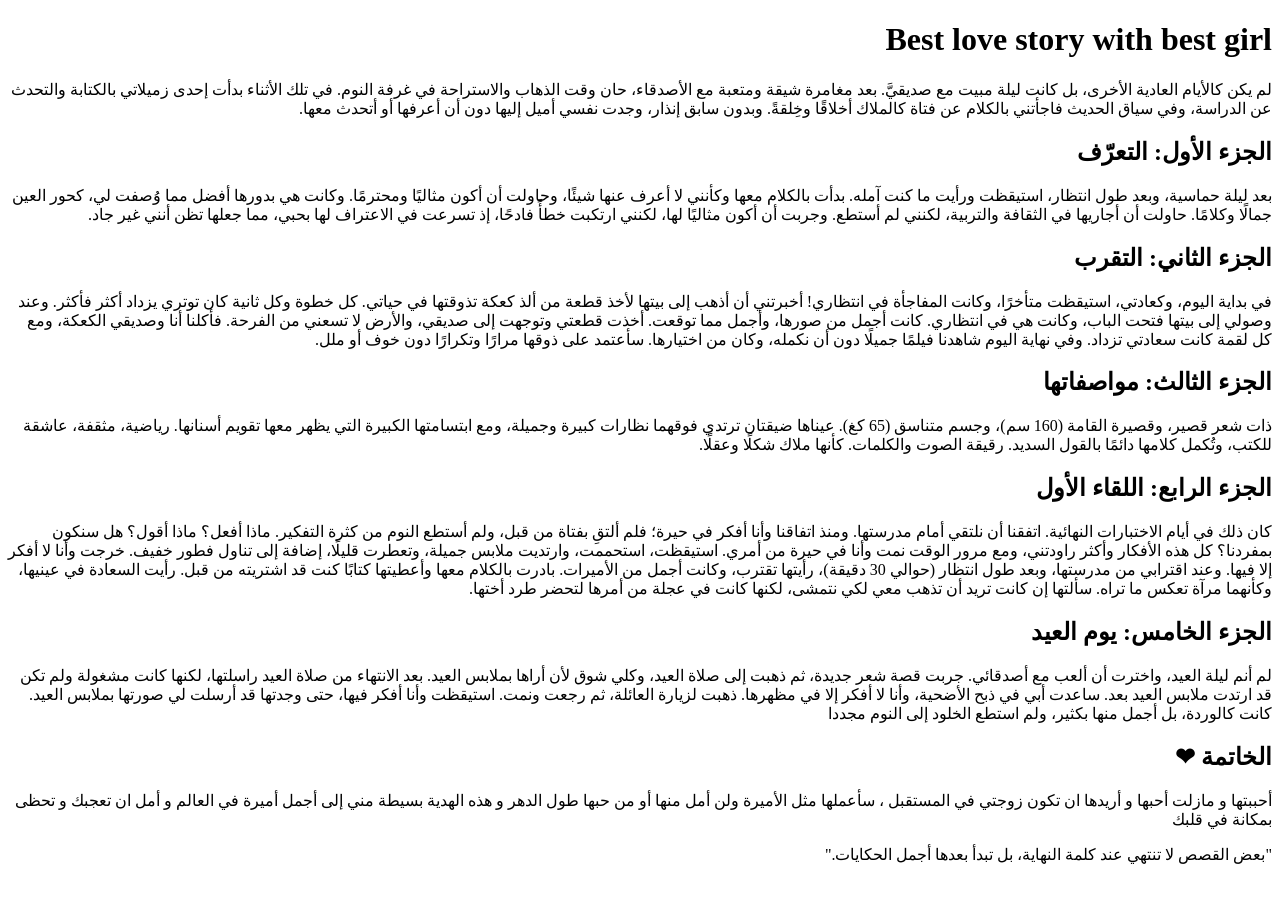
==== index.html @ 61f63e5c "Add files via upload" ====
<!DOCTYPE html>
<html lang="ar" dir="rtl">
<head>
    <meta charset="UTF-8">
    <meta name="viewport" content="width=device-width, initial-scale=1.0">
    <title>قصة حب</title>
    <link rel="stylesheet" href="index.css.css">
</head>
<body>

    <header>
        <h1>Best love story with best girl </h1>
        
    </header>

    <section class="timeline">
          <div class="card">
            <p>لم يكن كالأيام العادية الأخرى، بل كانت ليلة مبيت مع صديقيَّ. بعد مغامرة شيقة ومتعبة مع الأصدقاء، حان وقت الذهاب والاستراحة في غرفة النوم.

في تلك الأثناء بدأت إحدى زميلاتي بالكتابة والتحدث عن الدراسة، وفي سياق الحديث فاجأتني بالكلام عن فتاة كالملاك أخلاقًا وخِلقةً. وبدون سابق إنذار، وجدت نفسي أميل إليها دون أن أعرفها أو أتحدث معها.
 </p>
        </div>

        <div class="card">
            <h2>الجزء الأول: التعرّف </h2>
            <p>بعد ليلة حماسية، وبعد طول انتظار، استيقظت ورأيت ما كنت آمله.

بدأت بالكلام معها وكأنني لا أعرف عنها شيئًا، وحاولت أن أكون مثاليًا ومحترمًا. وكانت هي بدورها أفضل مما وُصفت لي، كحور العين جمالًا وكلامًا.

حاولت أن أجاريها في الثقافة والتربية، لكنني لم أستطع. وجربت أن أكون مثاليًا لها، لكنني ارتكبت خطأً فادحًا، إذ تسرعت في الاعتراف لها بحبي، مما جعلها تظن أنني غير جاد.
 </p>
        </div>

        <div class="card">
            <h2>الجزء الثاني: التقرب</h2>
            <p>في بداية اليوم، وكعادتي، استيقظت متأخرًا، وكانت المفاجأة في انتظاري!

أخبرتني أن أذهب إلى بيتها لأخذ قطعة من ألذ كعكة تذوقتها في حياتي.

كل خطوة وكل ثانية كان توتري يزداد أكثر فأكثر.

وعند وصولي إلى بيتها فتحت الباب، وكانت هي في انتظاري. كانت أجمل من صورها، وأجمل مما توقعت. أخذت قطعتي وتوجهت إلى صديقي، والأرض لا تسعني من الفرحة. فأكلنا أنا وصديقي الكعكة، ومع كل لقمة كانت سعادتي تزداد.

وفي نهاية اليوم شاهدنا فيلمًا جميلًا دون أن نكمله، وكان من اختيارها. سأعتمد على ذوقها مرارًا وتكرارًا دون خوف أو ملل.
</p>
        </div>

        <div class="card">
            <h2>الجزء الثالث: مواصفاتها</h2>
            <p>ذات شعر قصير، وقصيرة القامة (160 سم)، وجسم متناسق (65 كغ). عيناها ضيقتان ترتدي فوقهما نظارات كبيرة وجميلة، ومع ابتسامتها الكبيرة التي يظهر معها تقويم أسنانها.

رياضية، مثقفة، عاشقة للكتب، وتُكمل كلامها دائمًا بالقول السديد. رقيقة الصوت والكلمات.

كأنها ملاك شكلًا وعقلًا.

</p>
        </div>

        <div class="card">
            <h2>الجزء الرابع: اللقاء الأول</h2>
            <p>كان ذلك في أيام الاختبارات النهائية. اتفقنا أن نلتقي أمام مدرستها. ومنذ اتفاقنا وأنا أفكر في حيرة؛ فلم ألتقِ بفتاة من قبل، ولم أستطع النوم من كثرة التفكير.

ماذا أفعل؟
ماذا أقول؟
هل سنكون بمفردنا؟

كل هذه الأفكار وأكثر راودتني، ومع مرور الوقت نمت وأنا في حيرة من أمري.

استيقظت، استحممت، وارتديت ملابس جميلة، وتعطرت قليلًا، إضافة إلى تناول فطور خفيف.

خرجت وأنا لا أفكر إلا فيها. وعند اقترابي من مدرستها، وبعد طول انتظار (حوالي 30 دقيقة)، رأيتها تقترب، وكانت أجمل من الأميرات.

بادرت بالكلام معها وأعطيتها كتابًا كنت قد اشتريته من قبل. رأيت السعادة في عينيها، وكأنهما مرآة تعكس ما تراه.

سألتها إن كانت تريد أن تذهب معي لكي نتمشى، لكنها كانت في عجلة من أمرها لتحضر طرد أختها.

</p>
        </div>
         <div class="card">
            <h2>الجزء الخامس: يوم العيد</h2>
            <p>لم أنم ليلة العيد، واخترت أن ألعب مع أصدقائي.

جربت قصة شعر جديدة، ثم ذهبت إلى صلاة العيد، وكلي شوق لأن أراها بملابس العيد.

بعد الانتهاء من صلاة العيد راسلتها، لكنها كانت مشغولة ولم تكن قد ارتدت ملابس العيد بعد.

ساعدت أبي في ذبح الأضحية، وأنا لا أفكر إلا في مظهرها.

ذهبت لزيارة العائلة، ثم رجعت ونمت.

استيقظت وأنا أفكر فيها، حتى وجدتها قد أرسلت لي صورتها بملابس العيد.

كانت كالوردة، بل أجمل منها بكثير، ولم استطع الخلود إلى النوم مجددا</p>
        </div>
    </section>
    <section class="ending">
    <h2>الخاتمة ❤</h2>
    <p>
        أحببتها و مازلت أحبها و أريدها ان تكون زوجتي في المستقبل ، سأعملها مثل الأميرة ولن أمل منها أو من حبها طول الدهر
و  هذه الهدية بسيطة مني إلى أجمل أميرة في العالم و أمل ان تعجبك و تحظى بمكانة في قلبك
    </p>

    <div class="quote">
        "بعض القصص لا تنتهي عند كلمة النهاية،
        بل تبدأ بعدها أجمل الحكايات."
    </div>
</section>

</body>
</html>
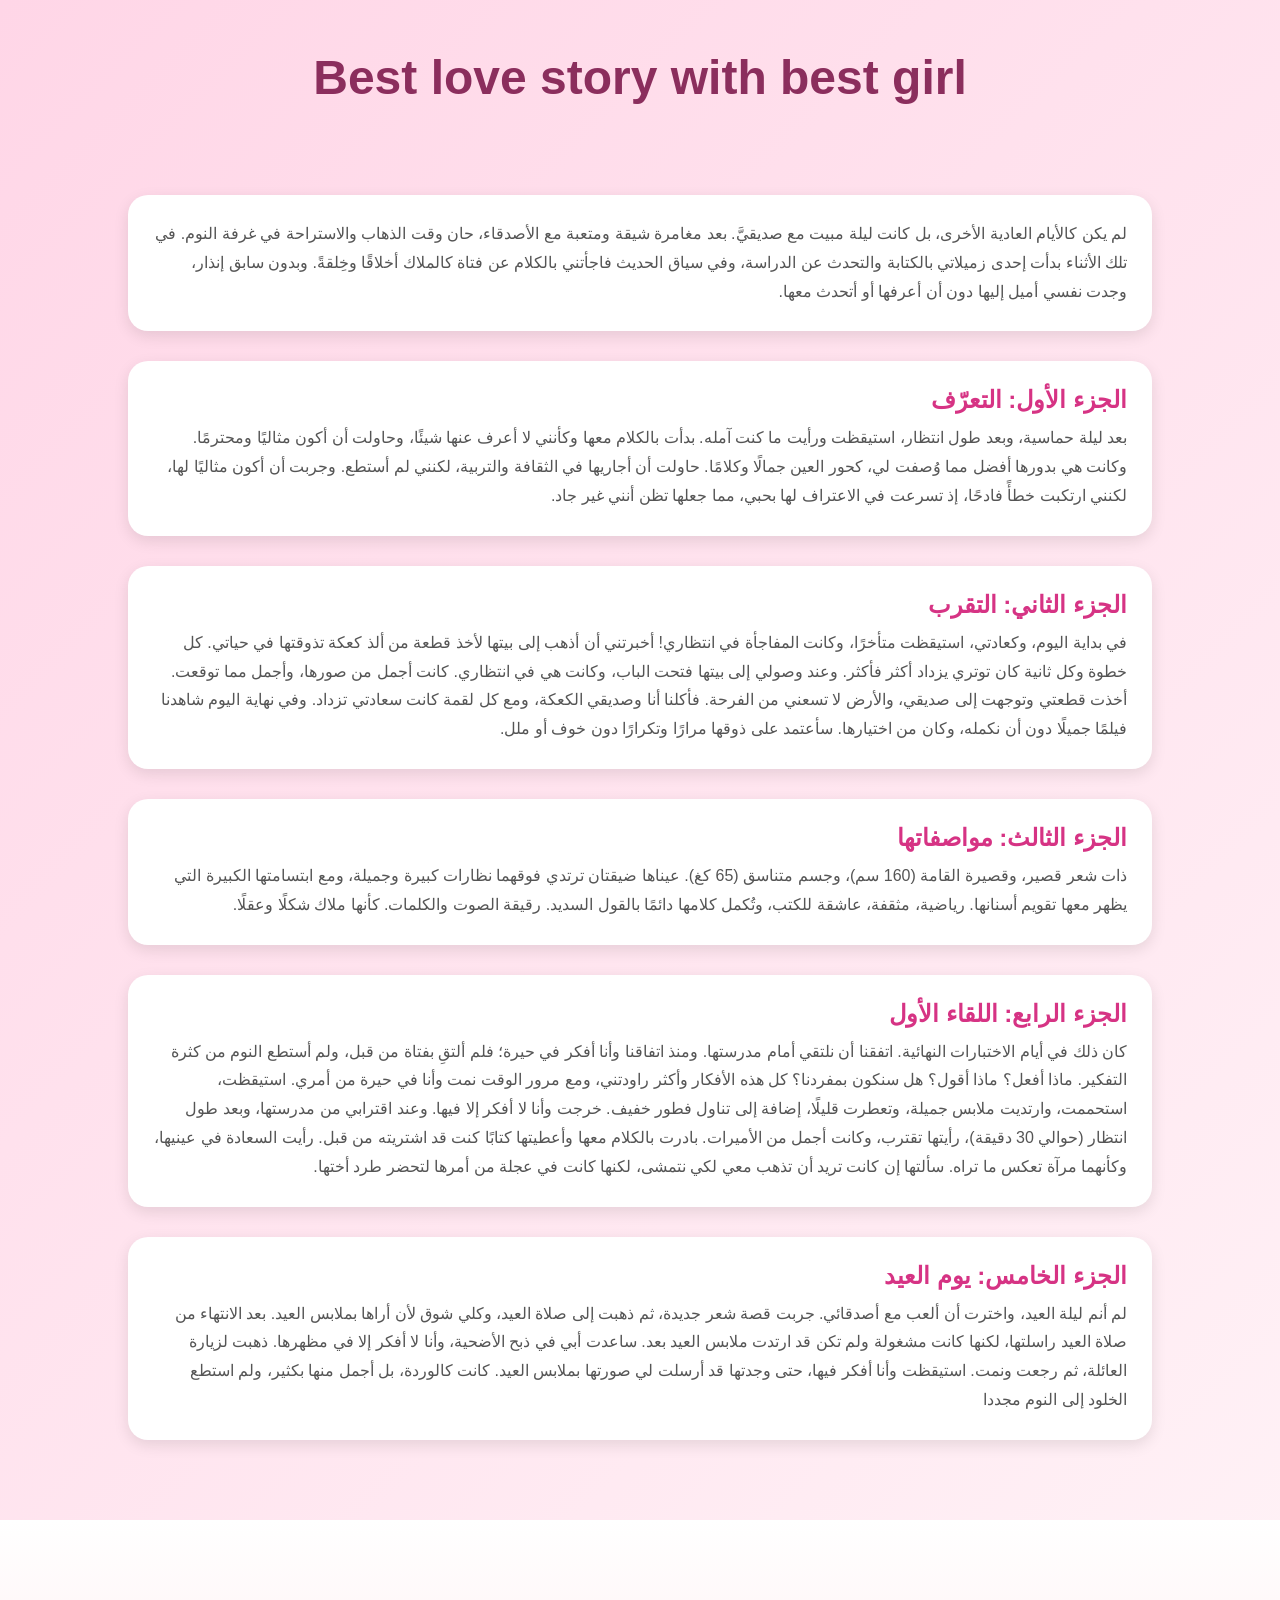
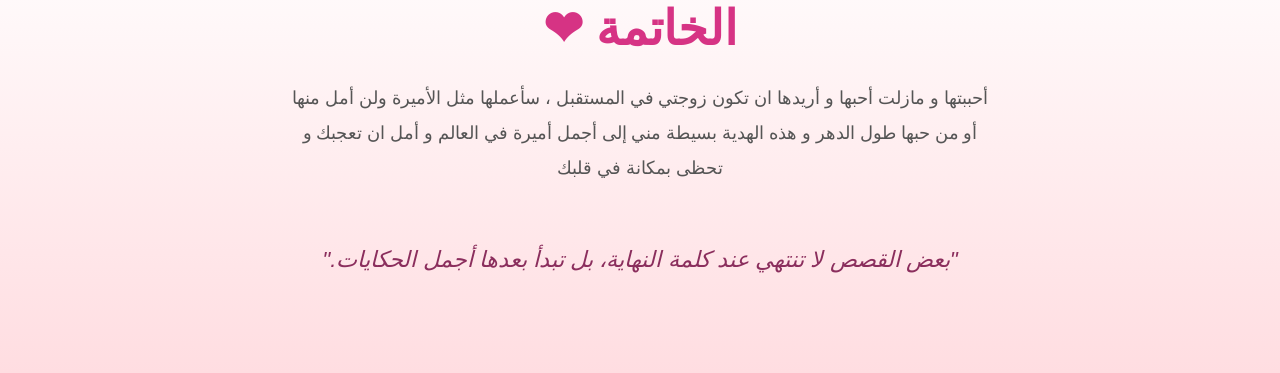
==== commit 48176101: "Update index.html" ====
--- a/index.html
+++ b/index.html
@@ -4,7 +4,7 @@
     <meta charset="UTF-8">
     <meta name="viewport" content="width=device-width, initial-scale=1.0">
     <title>قصة حب</title>
-    <link rel="stylesheet" href="index.css.css">
+    <link rel="stylesheet" href="index.css">
 </head>
 <body>
 
@@ -107,4 +107,4 @@
 </section>
 
 </body>
-</html>+</html>
--- a/index.css
+++ b/index.css
@@ -0,0 +1,78 @@
+*{
+    margin:0;
+    padding:0;
+    box-sizing:border-box;
+    font-family: Arial, sans-serif;
+}
+
+body{
+    background: linear-gradient(135deg,#ffd6e7,#fff5f8);
+    min-height:100vh;
+}
+
+header{
+    text-align:center;
+    padding:50px 20px;
+    color:#8b2e5d;
+}
+
+header h1{
+    font-size:3rem;
+    margin-bottom:10px;
+}
+
+.timeline{
+    width:80%;
+    margin:auto;
+    padding-bottom:50px;
+}
+
+.card{
+    background:white;
+    margin:30px 0;
+    padding:25px;
+    border-radius:20px;
+    box-shadow:0 5px 15px rgba(0,0,0,0.1);
+    transition:0.3s;
+}
+
+.card:hover{
+    transform:translateY(-5px);
+}
+
+.card h2{
+    color:#d63384;
+    margin-bottom:10px;
+}
+
+.card p{
+    color:#555;
+    line-height:1.8;
+}
+.ending{
+    text-align:center;
+    padding:80px 20px;
+    background:linear-gradient(to top,#ffdde1,#fff);
+}
+
+.ending h2{
+    color:#d63384;
+    font-size:3rem;
+    margin-bottom:25px;
+}
+
+.ending p{
+    max-width:700px;
+    margin:auto;
+    line-height:2;
+    font-size:1.1rem;
+    color:#555;
+}
+
+.quote{
+    margin-top:40px;
+    font-size:1.4rem;
+    font-style:italic;
+    color:#8b2e5d;
+    padding:20px;
+}
